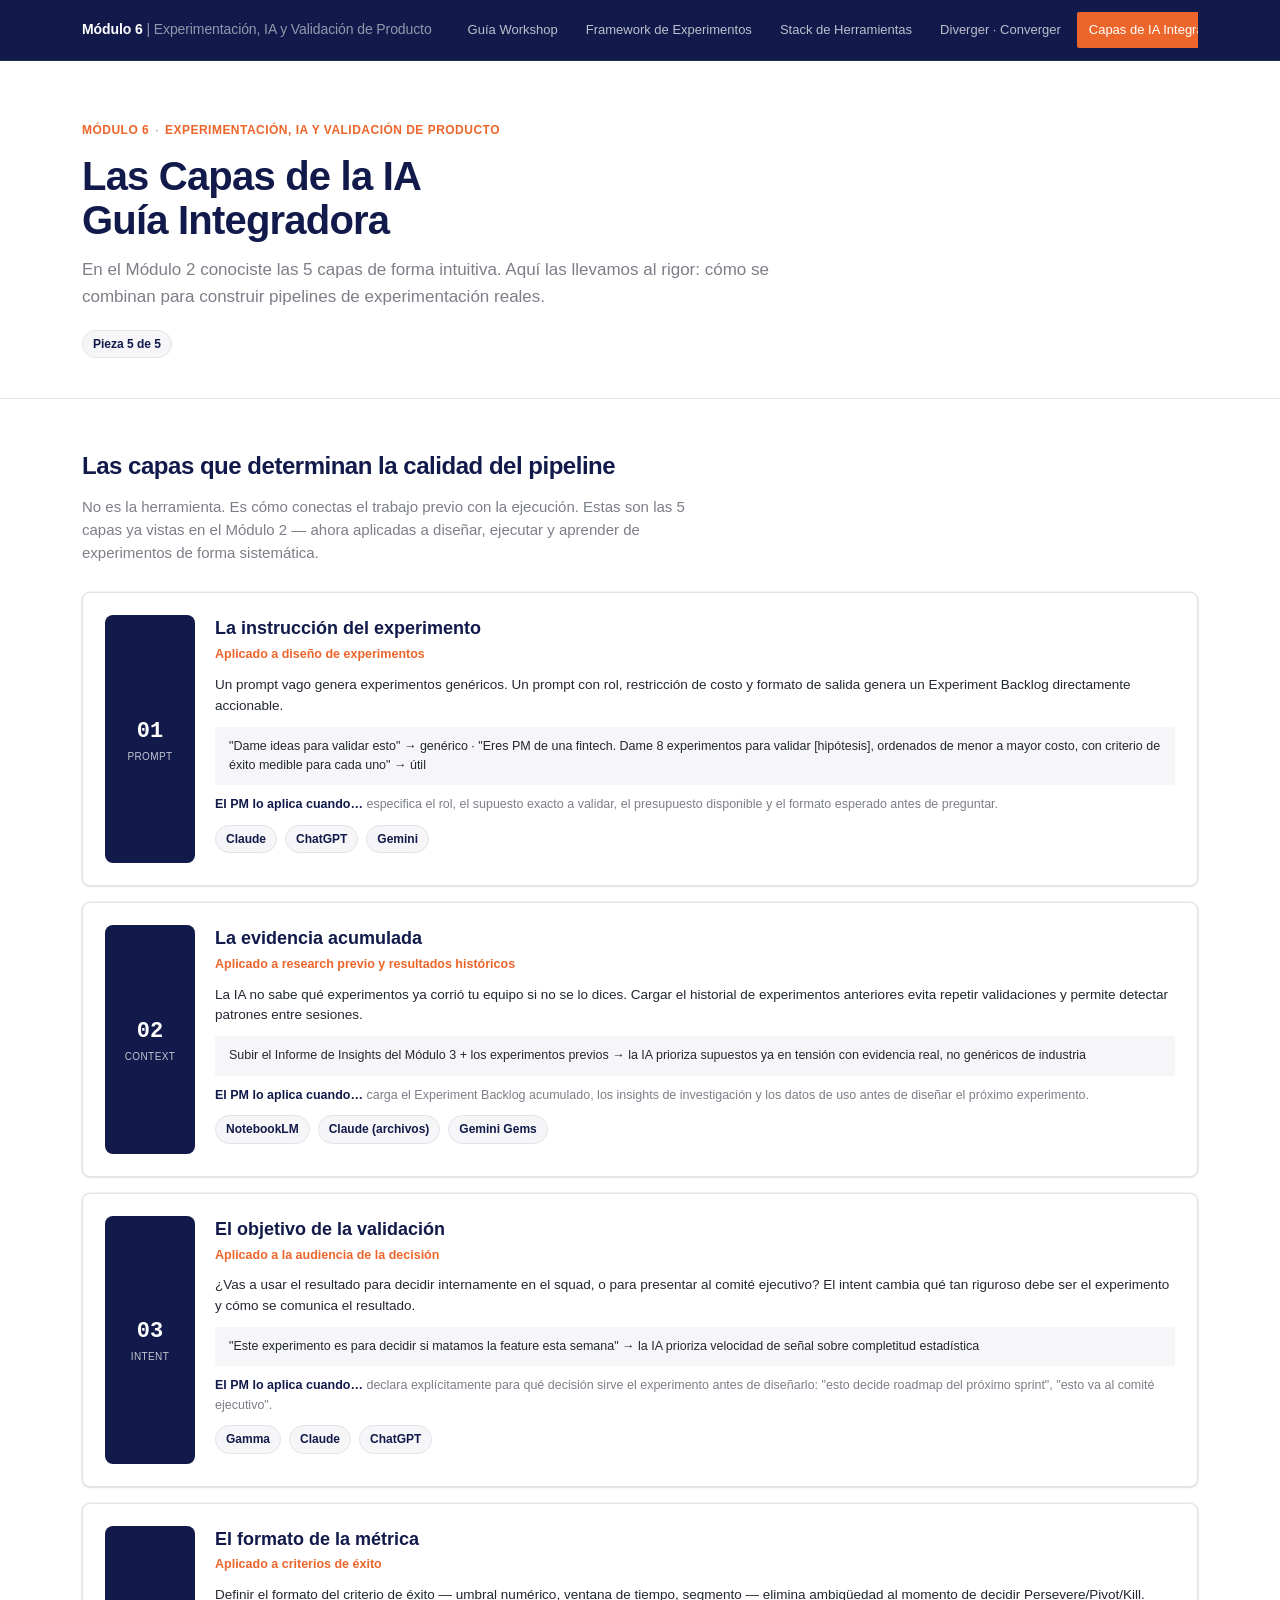
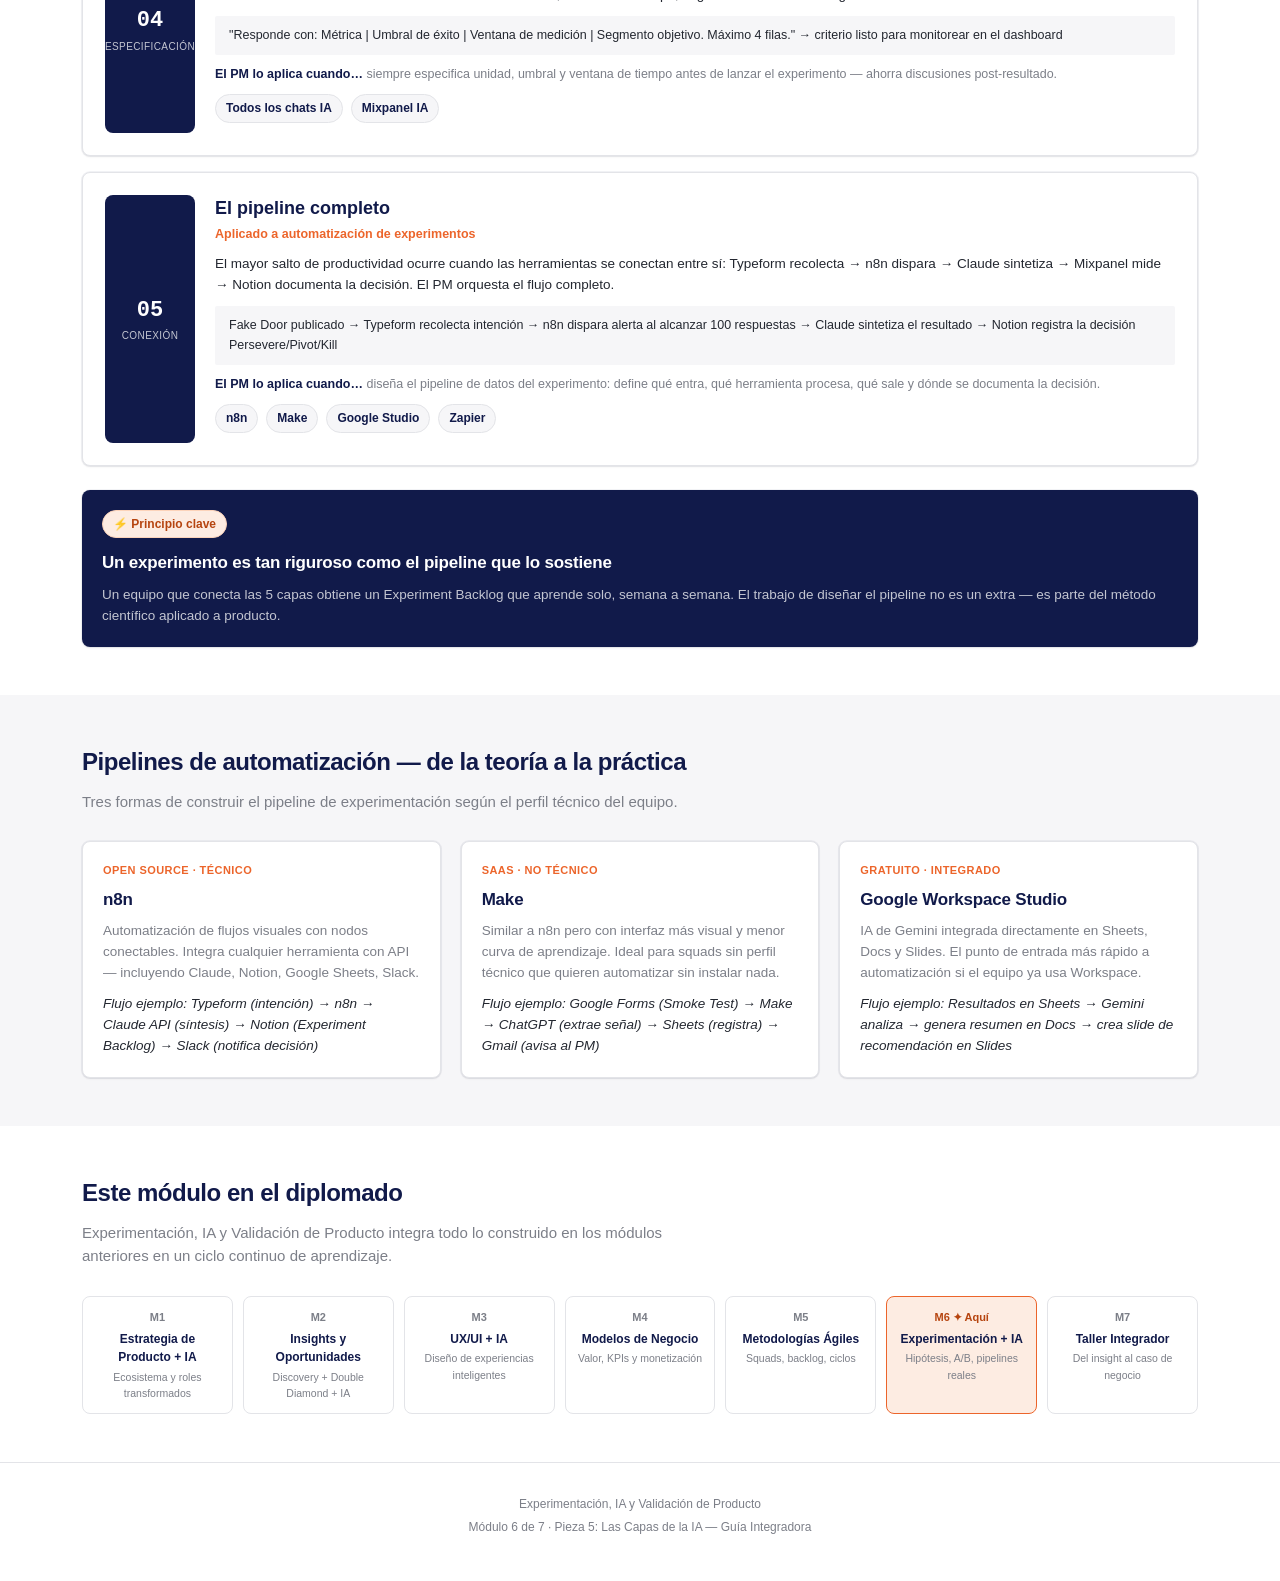
==== capas-ia.html @ a80c4c5a "Add files via upload" ====
<!DOCTYPE html>
<html lang="es">
<head>
<meta charset="UTF-8">
<meta name="viewport" content="width=device-width, initial-scale=1.0">
<title>Las Capas de la IA — Guía Integradora · Módulo 6</title>
<link rel="stylesheet" href="styles.css">
</head>
<body>

<nav class="nav">
  <div class="nav-inner">
    <a href="index.html" class="nav-brand">Módulo 6 <span class="dim">| Experimentación, IA y Validación de Producto</span></a>
    <div class="nav-links">
      <a href="guia-workshop.html">Guía Workshop</a>
      <a href="framework-experimentos.html">Framework de Experimentos</a>
      <a href="stack-herramientas.html">Stack de Herramientas</a>
      <a href="diverger-converger.html">Diverger · Converger</a>
      <a href="capas-ia.html">Capas de IA Integradas</a>
      <a href="recursos.html">Glosario y Recursos</a>
    </div>
  </div>
</nav>

<header class="hero">
  <div class="wrap">
    <div class="eyebrow">Módulo 6 <span class="sep">·</span> Experimentación, IA y Validación de Producto</div>
    <h1 class="display">Las Capas de la IA<br>Guía Integradora</h1>
    <p class="lede">En el Módulo 2 conociste las 5 capas de forma intuitiva. Aquí las llevamos al rigor: cómo se combinan para construir pipelines de experimentación reales.</p>
    <span class="piece-tag">Pieza 5 de 5</span>
  </div>
</header>

<section class="block">
  <div class="wrap">
    <h2 class="section-title">Las capas que determinan la calidad del pipeline</h2>
    <p class="section-sub">No es la herramienta. Es cómo conectas el trabajo previo con la ejecución. Estas son las 5 capas ya vistas en el Módulo 2 — ahora aplicadas a diseñar, ejecutar y aprender de experimentos de forma sistemática.</p>

    <div class="layer-card">
      <div class="layer-badge"><span class="n">01</span><span class="l">Prompt</span></div>
      <div>
        <h4>La instrucción del experimento</h4>
        <div class="layer-sub">Aplicado a diseño de experimentos</div>
        <p>Un prompt vago genera experimentos genéricos. Un prompt con rol, restricción de costo y formato de salida genera un Experiment Backlog directamente accionable.</p>
        <div class="layer-example">"Dame ideas para validar esto" → genérico · "Eres PM de una fintech. Dame 8 experimentos para validar [hipótesis], ordenados de menor a mayor costo, con criterio de éxito medible para cada uno" → útil</div>
        <div class="layer-apply"><strong>El PM lo aplica cuando…</strong> especifica el rol, el supuesto exacto a validar, el presupuesto disponible y el formato esperado antes de preguntar.</div>
        <div class="pill-row"><span class="pill">Claude</span><span class="pill">ChatGPT</span><span class="pill">Gemini</span></div>
      </div>
    </div>

    <div class="layer-card">
      <div class="layer-badge"><span class="n">02</span><span class="l">Context</span></div>
      <div>
        <h4>La evidencia acumulada</h4>
        <div class="layer-sub">Aplicado a research previo y resultados históricos</div>
        <p>La IA no sabe qué experimentos ya corrió tu equipo si no se lo dices. Cargar el historial de experimentos anteriores evita repetir validaciones y permite detectar patrones entre sesiones.</p>
        <div class="layer-example">Subir el Informe de Insights del Módulo 3 + los experimentos previos → la IA prioriza supuestos ya en tensión con evidencia real, no genéricos de industria</div>
        <div class="layer-apply"><strong>El PM lo aplica cuando…</strong> carga el Experiment Backlog acumulado, los insights de investigación y los datos de uso antes de diseñar el próximo experimento.</div>
        <div class="pill-row"><span class="pill">NotebookLM</span><span class="pill">Claude (archivos)</span><span class="pill">Gemini Gems</span></div>
      </div>
    </div>

    <div class="layer-card">
      <div class="layer-badge"><span class="n">03</span><span class="l">Intent</span></div>
      <div>
        <h4>El objetivo de la validación</h4>
        <div class="layer-sub">Aplicado a la audiencia de la decisión</div>
        <p>¿Vas a usar el resultado para decidir internamente en el squad, o para presentar al comité ejecutivo? El intent cambia qué tan riguroso debe ser el experimento y cómo se comunica el resultado.</p>
        <div class="layer-example">"Este experimento es para decidir si matamos la feature esta semana" → la IA prioriza velocidad de señal sobre completitud estadística</div>
        <div class="layer-apply"><strong>El PM lo aplica cuando…</strong> declara explícitamente para qué decisión sirve el experimento antes de diseñarlo: "esto decide roadmap del próximo sprint", "esto va al comité ejecutivo".</div>
        <div class="pill-row"><span class="pill">Gamma</span><span class="pill">Claude</span><span class="pill">ChatGPT</span></div>
      </div>
    </div>

    <div class="layer-card">
      <div class="layer-badge"><span class="n">04</span><span class="l">Especificación</span></div>
      <div>
        <h4>El formato de la métrica</h4>
        <div class="layer-sub">Aplicado a criterios de éxito</div>
        <p>Definir el formato del criterio de éxito — umbral numérico, ventana de tiempo, segmento — elimina ambigüedad al momento de decidir Persevere/Pivot/Kill.</p>
        <div class="layer-example">"Responde con: Métrica | Umbral de éxito | Ventana de medición | Segmento objetivo. Máximo 4 filas." → criterio listo para monitorear en el dashboard</div>
        <div class="layer-apply"><strong>El PM lo aplica cuando…</strong> siempre especifica unidad, umbral y ventana de tiempo antes de lanzar el experimento — ahorra discusiones post-resultado.</div>
        <div class="pill-row"><span class="pill">Todos los chats IA</span><span class="pill">Mixpanel IA</span></div>
      </div>
    </div>

    <div class="layer-card">
      <div class="layer-badge"><span class="n">05</span><span class="l">Conexión</span></div>
      <div>
        <h4>El pipeline completo</h4>
        <div class="layer-sub">Aplicado a automatización de experimentos</div>
        <p>El mayor salto de productividad ocurre cuando las herramientas se conectan entre sí: Typeform recolecta → n8n dispara → Claude sintetiza → Mixpanel mide → Notion documenta la decisión. El PM orquesta el flujo completo.</p>
        <div class="layer-example">Fake Door publicado → Typeform recolecta intención → n8n dispara alerta al alcanzar 100 respuestas → Claude sintetiza el resultado → Notion registra la decisión Persevere/Pivot/Kill</div>
        <div class="layer-apply"><strong>El PM lo aplica cuando…</strong> diseña el pipeline de datos del experimento: define qué entra, qué herramienta procesa, qué sale y dónde se documenta la decisión.</div>
        <div class="pill-row"><span class="pill">n8n</span><span class="pill">Make</span><span class="pill">Google Studio</span><span class="pill">Zapier</span></div>
      </div>
    </div>

    <div class="card" style="margin-top:24px;background:var(--plum);border:none;">
      <div style="color:#fff;">
        <div class="pill orange" style="margin-bottom:12px;">⚡ Principio clave</div>
        <h3 style="color:#fff;">Un experimento es tan riguroso como el pipeline que lo sostiene</h3>
        <p style="color:rgba(255,255,255,0.75);">Un equipo que conecta las 5 capas obtiene un Experiment Backlog que aprende solo, semana a semana. El trabajo de diseñar el pipeline no es un extra — es parte del método científico aplicado a producto.</p>
      </div>
    </div>
  </div>
</section>

<section class="block alt">
  <div class="wrap">
    <h2 class="section-title">Pipelines de automatización — de la teoría a la práctica</h2>
    <p class="section-sub">Tres formas de construir el pipeline de experimentación según el perfil técnico del equipo.</p>
    <div class="grid cols-3">
      <div class="card">
        <div class="card-index">OPEN SOURCE · TÉCNICO</div>
        <h3>n8n</h3>
        <p>Automatización de flujos visuales con nodos conectables. Integra cualquier herramienta con API — incluyendo Claude, Notion, Google Sheets, Slack.</p>
        <p style="margin-top:10px;font-style:italic;color:var(--charcoal);">Flujo ejemplo: Typeform (intención) → n8n → Claude API (síntesis) → Notion (Experiment Backlog) → Slack (notifica decisión)</p>
      </div>
      <div class="card">
        <div class="card-index">SAAS · NO TÉCNICO</div>
        <h3>Make</h3>
        <p>Similar a n8n pero con interfaz más visual y menor curva de aprendizaje. Ideal para squads sin perfil técnico que quieren automatizar sin instalar nada.</p>
        <p style="margin-top:10px;font-style:italic;color:var(--charcoal);">Flujo ejemplo: Google Forms (Smoke Test) → Make → ChatGPT (extrae señal) → Sheets (registra) → Gmail (avisa al PM)</p>
      </div>
      <div class="card">
        <div class="card-index">GRATUITO · INTEGRADO</div>
        <h3>Google Workspace Studio</h3>
        <p>IA de Gemini integrada directamente en Sheets, Docs y Slides. El punto de entrada más rápido a automatización si el equipo ya usa Workspace.</p>
        <p style="margin-top:10px;font-style:italic;color:var(--charcoal);">Flujo ejemplo: Resultados en Sheets → Gemini analiza → genera resumen en Docs → crea slide de recomendación en Slides</p>
      </div>
    </div>
  </div>
</section>

<section class="block">
  <div class="wrap">
    <h2 class="section-title">Este módulo en el diplomado</h2>
    <p class="section-sub">Experimentación, IA y Validación de Producto integra todo lo construido en los módulos anteriores en un ciclo continuo de aprendizaje.</p>
    <div class="mod-timeline">
      <div class="mod-chip"><div class="m-num">M1</div><div class="m-title">Estrategia de Producto + IA</div><div class="m-desc">Ecosistema y roles transformados</div></div>
      <div class="mod-chip"><div class="m-num">M2</div><div class="m-title">Insights y Oportunidades</div><div class="m-desc">Discovery + Double Diamond + IA</div></div>
      <div class="mod-chip"><div class="m-num">M3</div><div class="m-title">UX/UI + IA</div><div class="m-desc">Diseño de experiencias inteligentes</div></div>
      <div class="mod-chip"><div class="m-num">M4</div><div class="m-title">Modelos de Negocio</div><div class="m-desc">Valor, KPIs y monetización</div></div>
      <div class="mod-chip"><div class="m-num">M5</div><div class="m-title">Metodologías Ágiles</div><div class="m-desc">Squads, backlog, ciclos</div></div>
      <div class="mod-chip here"><div class="m-num">M6 ✦ Aquí</div><div class="m-title">Experimentación + IA</div><div class="m-desc">Hipótesis, A/B, pipelines reales</div></div>
      <div class="mod-chip"><div class="m-num">M7</div><div class="m-title">Taller Integrador</div><div class="m-desc">Del insight al caso de negocio</div></div>
    </div>
  </div>
</section>

<footer class="site-footer">
  <div class="wrap">
    <p>Experimentación, IA y Validación de Producto</p>
    <p>Módulo 6 de 7 · Pieza 5: Las Capas de la IA — Guía Integradora</p>
  </div>
</footer>

<script src="script.js"></script>
</body>
</html>
---- styles.css ----
/* ============================================
   Módulo 6 — Experimentación, IA y Validación
   Design System: Column (Deep Plum / Action Orange)
   ============================================ */

:root {
  --ink: #011821;
  --ghost: #ffffff;
  --fog: #f6f6f8;
  --plum: #111a4a;
  --plum-dim: #1c2760;
  --orange: #ec652b;
  --orange-dim: #fdece2;
  --steel: #e3e4e8;
  --slate: #7c7f88;
  --charcoal: #232730;
  --moss: #44b48b;
  --radius-card: 8px;
  --radius-sm: 2px;
  --shadow-card: rgba(17,26,74,0.05) 0 0 0 1px, rgba(0,0,0,0.08) 0 1px 2px;
  --shadow-elevated: rgba(0,0,0,0.05) 0 4px 8px, rgba(0,0,0,0.1) 0 2px 4px;
  --max-w: 1180px;
}

* { box-sizing: border-box; }

html { scroll-behavior: smooth; }

body {
  margin: 0;
  font-family: 'Inter', -apple-system, BlinkMacSystemFont, 'Segoe UI', sans-serif;
  background: var(--ghost);
  color: var(--charcoal);
  line-height: 1.55;
  -webkit-font-smoothing: antialiased;
}

a { color: inherit; text-decoration: none; }

img { max-width: 100%; display: block; }

.wrap {
  max-width: var(--max-w);
  margin: 0 auto;
  padding: 0 32px;
}

/* ---------- Nav ---------- */
.nav {
  position: sticky;
  top: 0;
  z-index: 50;
  background: var(--plum);
  border-bottom: 1px solid rgba(255,255,255,0.08);
}
.nav-inner {
  max-width: var(--max-w);
  margin: 0 auto;
  padding: 0 32px;
  display: flex;
  align-items: center;
  justify-content: space-between;
  height: 60px;
  gap: 24px;
}
.nav-brand {
  color: #fff;
  font-weight: 600;
  font-size: 14px;
  letter-spacing: -0.1px;
  white-space: nowrap;
  flex-shrink: 0;
}
.nav-brand .dim { color: rgba(255,255,255,0.55); font-weight: 400; }
.nav-links {
  display: flex;
  gap: 4px;
  overflow-x: auto;
  scrollbar-width: none;
}
.nav-links::-webkit-scrollbar { display: none; }
.nav-links a {
  color: rgba(255,255,255,0.72);
  font-size: 13px;
  font-weight: 500;
  padding: 8px 12px;
  border-radius: var(--radius-sm);
  white-space: nowrap;
  transition: background 0.15s, color 0.15s;
}
.nav-links a:hover { background: rgba(255,255,255,0.08); color: #fff; }
.nav-links a.active { background: var(--orange); color: #fff; }

/* ---------- Hero / header block ---------- */
.hero {
  padding: 56px 0 40px;
  border-bottom: 1px solid var(--steel);
}
.eyebrow {
  display: inline-flex;
  align-items: center;
  gap: 6px;
  font-size: 12px;
  font-weight: 600;
  letter-spacing: 0.04em;
  text-transform: uppercase;
  color: var(--orange);
  margin-bottom: 14px;
}
.eyebrow .sep { color: var(--slate); font-weight: 400; }
h1.display {
  font-size: 40px;
  font-weight: 600;
  letter-spacing: -0.8px;
  color: var(--plum);
  margin: 0 0 14px;
  line-height: 1.12;
}
.lede {
  font-size: 17px;
  color: var(--slate);
  max-width: 700px;
  margin: 0 0 6px;
}
.piece-tag {
  display: inline-block;
  font-size: 12px;
  font-weight: 600;
  color: var(--plum);
  background: var(--fog);
  border: 1px solid var(--steel);
  padding: 4px 10px;
  border-radius: 999px;
  margin-top: 14px;
}

/* ---------- Section ---------- */
section.block { padding: 48px 0; }
section.block.alt { background: var(--fog); }
section.block.tight { padding: 32px 0; }
h2.section-title {
  font-size: 24px;
  font-weight: 600;
  letter-spacing: -0.48px;
  color: var(--plum);
  margin: 0 0 10px;
}
.section-sub {
  font-size: 15px;
  color: var(--slate);
  max-width: 640px;
  margin: 0 0 28px;
}

/* ---------- Cards / Grid ---------- */
.grid {
  display: grid;
  gap: 20px;
}
.grid.cols-2 { grid-template-columns: repeat(2, 1fr); }
.grid.cols-3 { grid-template-columns: repeat(3, 1fr); }
.grid.cols-4 { grid-template-columns: repeat(4, 1fr); }
.grid.cols-6 { grid-template-columns: repeat(6, 1fr); }

.card {
  background: #fff;
  border: 1px solid var(--steel);
  border-radius: var(--radius-card);
  padding: 20px;
  box-shadow: var(--shadow-card);
  transition: border-color 0.15s, transform 0.15s;
}
.card:hover { border-color: #c7cae0; }
.card a.card-link { display: block; }
.card-index {
  font-size: 11px;
  font-weight: 700;
  color: var(--orange);
  letter-spacing: 0.04em;
  margin-bottom: 8px;
}
.card h3 {
  font-size: 17px;
  font-weight: 600;
  color: var(--plum);
  margin: 0 0 8px;
  letter-spacing: -0.2px;
}
.card p {
  font-size: 13.5px;
  color: var(--slate);
  margin: 0;
}

/* ---------- Pills / badges ---------- */
.pill {
  display: inline-flex;
  align-items: center;
  gap: 4px;
  font-size: 12px;
  font-weight: 600;
  padding: 4px 10px;
  border-radius: 999px;
  background: var(--fog);
  border: 1px solid var(--steel);
  color: var(--plum);
}
.pill.orange { background: var(--orange-dim); border-color: #fcd3ba; color: #b6440f; }
.pill.plum { background: var(--plum); color: #fff; border-color: var(--plum); }
.pill-row { display: flex; flex-wrap: wrap; gap: 8px; margin: 10px 0; }

/* ---------- Phase flow (double-diamond equivalent) ---------- */
.phase-flow {
  display: grid;
  grid-template-columns: repeat(4, 1fr);
  gap: 16px;
  margin: 32px 0;
}
.phase-card {
  background: #fff;
  border: 1px solid var(--steel);
  border-radius: var(--radius-card);
  padding: 22px 18px;
  box-shadow: var(--shadow-card);
  position: relative;
}
.phase-card.diverge { border-top: 3px solid var(--orange); }
.phase-card.converge { border-top: 3px solid var(--plum); }
.phase-label {
  font-size: 11px;
  font-weight: 700;
  letter-spacing: 0.04em;
  text-transform: uppercase;
  color: var(--slate);
  margin-bottom: 6px;
}
.phase-card h4 {
  font-size: 18px;
  font-weight: 600;
  color: var(--plum);
  margin: 0 0 8px;
}
.phase-q {
  font-size: 13px;
  color: var(--charcoal);
  font-style: italic;
  margin-bottom: 12px;
}
.phase-tools {
  display: flex;
  flex-wrap: wrap;
  gap: 6px;
  margin-bottom: 10px;
}
.tool-chip {
  font-size: 11.5px;
  font-weight: 600;
  background: var(--fog);
  border: 1px solid var(--steel);
  border-radius: var(--radius-sm);
  padding: 3px 8px;
  color: var(--plum);
}
.phase-desc { font-size: 12.5px; color: var(--slate); margin: 0; }

/* ---------- Prompt box ---------- */
.prompt-box {
  background: var(--plum);
  color: #f2f3fb;
  border-radius: var(--radius-card);
  padding: 18px 20px;
  font-size: 13.5px;
  line-height: 1.6;
  margin: 12px 0;
  position: relative;
  cursor: pointer;
  white-space: pre-wrap;
  font-family: 'IBM Plex Mono', 'SFMono-Regular', Menlo, monospace;
}
.prompt-box:hover { background: var(--plum-dim); }
.prompt-box::after {
  content: 'Clic para copiar';
  position: absolute;
  top: 10px;
  right: 14px;
  font-family: 'Inter', sans-serif;
  font-size: 10px;
  font-weight: 600;
  color: rgba(255,255,255,0.5);
  text-transform: uppercase;
  letter-spacing: 0.04em;
}
.prompt-box.copied::after { content: 'Copiado ✓'; color: var(--orange); }
.prompt-label {
  font-size: 12px;
  font-weight: 600;
  color: var(--plum);
  margin: 18px 0 4px;
}

/* ---------- Numbered step item ---------- */
.step-item {
  display: grid;
  grid-template-columns: 44px 1fr;
  gap: 18px;
  padding: 22px 0;
  border-bottom: 1px solid var(--steel);
}
.step-item:last-child { border-bottom: none; }
.step-num {
  font-size: 20px;
  font-weight: 700;
  color: var(--steel);
  font-family: 'IBM Plex Mono', monospace;
}
.step-item h4 {
  font-size: 16px;
  font-weight: 600;
  color: var(--plum);
  margin: 0 0 6px;
}
.step-item p { font-size: 13.5px; color: var(--charcoal); margin: 0 0 10px; }
.step-note {
  font-size: 12.5px;
  color: var(--slate);
  font-style: italic;
  margin-top: 8px;
}

/* ---------- Table ---------- */
.table-wrap { overflow-x: auto; border: 1px solid var(--steel); border-radius: var(--radius-card); }
table.data-table {
  width: 100%;
  border-collapse: collapse;
  font-size: 13px;
  background: #fff;
}
table.data-table th {
  background: var(--fog);
  color: var(--plum);
  font-size: 11.5px;
  font-weight: 700;
  text-transform: uppercase;
  letter-spacing: 0.03em;
  text-align: left;
  padding: 12px 14px;
  border-bottom: 1px solid var(--steel);
  white-space: nowrap;
}
table.data-table td {
  padding: 14px;
  border-bottom: 1px solid var(--steel);
  vertical-align: top;
  color: var(--charcoal);
}
table.data-table tr:last-child td { border-bottom: none; }
table.data-table tr.group-row td {
  background: var(--plum);
  color: #fff;
  font-weight: 600;
  font-size: 12px;
  text-transform: uppercase;
  letter-spacing: 0.03em;
}
table.data-table td ul { margin: 0; padding-left: 16px; }
table.data-table td.tool-name { font-weight: 600; color: var(--plum); white-space: nowrap; }
table.data-table td.tool-name .sub { display: block; font-weight: 400; color: var(--slate); font-size: 11.5px; }

/* ---------- Glossary ---------- */
.glossary-toolbar {
  display: flex;
  align-items: center;
  gap: 10px;
  flex-wrap: wrap;
  margin-bottom: 24px;
}
.search-box {
  flex: 1;
  min-width: 220px;
  display: flex;
  align-items: center;
  gap: 8px;
  background: #fff;
  border: 1px solid var(--steel);
  border-radius: var(--radius-card);
  padding: 10px 14px;
}
.search-box input {
  border: none;
  outline: none;
  font-size: 14px;
  font-family: inherit;
  width: 100%;
  color: var(--charcoal);
}
.filter-chip {
  font-size: 12.5px;
  font-weight: 600;
  padding: 7px 12px;
  border-radius: 999px;
  border: 1px solid var(--steel);
  background: #fff;
  color: var(--charcoal);
  cursor: pointer;
  white-space: nowrap;
}
.filter-chip.active { background: var(--plum); color: #fff; border-color: var(--plum); }
.glossary-item {
  background: #fff;
  border: 1px solid var(--steel);
  border-radius: var(--radius-card);
  padding: 18px 20px;
  margin-bottom: 12px;
  box-shadow: var(--shadow-card);
}
.glossary-item.hidden { display: none; }
.glossary-head { display: flex; align-items: baseline; justify-content: space-between; gap: 12px; flex-wrap: wrap; }
.glossary-term { font-size: 16px; font-weight: 600; color: var(--plum); }
.glossary-en { font-size: 12.5px; color: var(--slate); font-style: italic; }
.glossary-cat {
  font-size: 10.5px;
  font-weight: 700;
  text-transform: uppercase;
  letter-spacing: 0.04em;
  color: var(--orange);
  background: var(--orange-dim);
  padding: 3px 8px;
  border-radius: 999px;
}
.glossary-body { font-size: 13.5px; color: var(--charcoal); margin-top: 8px; }
.glossary-body strong { color: var(--plum); }
.no-results { text-align: center; color: var(--slate); padding: 30px 0; display: none; }

/* ---------- Book / resource cards ---------- */
.res-card {
  display: flex;
  gap: 14px;
  background: #fff;
  border: 1px solid var(--steel);
  border-radius: var(--radius-card);
  padding: 16px 18px;
  box-shadow: var(--shadow-card);
}
.res-emoji { font-size: 22px; flex-shrink: 0; }
.res-index { font-size: 11px; font-weight: 700; color: var(--orange); letter-spacing: 0.03em; }
.res-title { font-size: 14.5px; font-weight: 600; color: var(--plum); margin: 2px 0 2px; }
.res-sub { font-size: 12px; color: var(--slate); margin-bottom: 6px; }
.res-desc { font-size: 12.5px; color: var(--charcoal); margin-bottom: 6px; }
.res-link { font-size: 12px; font-weight: 600; color: var(--orange); }

/* ---------- Tips grid ---------- */
.tip-card {
  background: #fff;
  border: 1px solid var(--steel);
  border-radius: var(--radius-card);
  padding: 18px;
  box-shadow: var(--shadow-card);
}
.tip-emoji { font-size: 20px; margin-bottom: 8px; display: block; }
.tip-num { font-size: 11px; font-weight: 700; color: var(--orange); letter-spacing: 0.03em; }
.tip-card h4 { font-size: 14.5px; font-weight: 600; color: var(--plum); margin: 4px 0 6px; }
.tip-card p { font-size: 12.5px; color: var(--charcoal); margin: 0; }

/* ---------- Layer card (capas IA) ---------- */
.layer-card {
  display: grid;
  grid-template-columns: 90px 1fr;
  gap: 20px;
  background: #fff;
  border: 1px solid var(--steel);
  border-radius: var(--radius-card);
  padding: 22px;
  margin-bottom: 16px;
  box-shadow: var(--shadow-card);
}
.layer-badge {
  display: flex;
  flex-direction: column;
  align-items: center;
  justify-content: center;
  background: var(--plum);
  color: #fff;
  border-radius: var(--radius-card);
  padding: 12px 6px;
  text-align: center;
}
.layer-badge .n { font-size: 22px; font-weight: 700; font-family: 'IBM Plex Mono', monospace; }
.layer-badge .l { font-size: 10px; text-transform: uppercase; letter-spacing: 0.04em; opacity: 0.75; }
.layer-card h4 { font-size: 18px; font-weight: 600; color: var(--plum); margin: 0 0 2px; }
.layer-sub { font-size: 12.5px; color: var(--orange); font-weight: 600; margin-bottom: 10px; }
.layer-card p { font-size: 13.5px; color: var(--charcoal); margin: 0 0 10px; }
.layer-example {
  background: var(--fog);
  border-radius: var(--radius-sm);
  padding: 10px 14px;
  font-size: 12.5px;
  color: var(--charcoal);
  margin-bottom: 10px;
}
.layer-apply { font-size: 12.5px; color: var(--slate); margin-bottom: 8px; }
.layer-apply strong { color: var(--plum); }

/* ---------- Module timeline (7 modules) ---------- */
.mod-timeline {
  display: grid;
  grid-template-columns: repeat(7, 1fr);
  gap: 10px;
}
.mod-chip {
  background: #fff;
  border: 1px solid var(--steel);
  border-radius: var(--radius-card);
  padding: 12px 10px;
  text-align: center;
}
.mod-chip.here { border-color: var(--orange); background: var(--orange-dim); }
.mod-chip .m-num { font-size: 11px; font-weight: 700; color: var(--slate); }
.mod-chip.here .m-num { color: #b6440f; }
.mod-chip .m-title { font-size: 12px; font-weight: 600; color: var(--plum); margin: 4px 0 2px; }
.mod-chip .m-desc { font-size: 10.5px; color: var(--slate); }

/* ---------- Footer ---------- */
footer.site-footer {
  border-top: 1px solid var(--steel);
  padding: 28px 0 40px;
  text-align: center;
}
footer.site-footer p { font-size: 12px; color: var(--slate); margin: 4px 0; }
footer.site-footer .fq { font-style: italic; }

/* ---------- Utility ---------- */
.center { text-align: center; }
.mt-0 { margin-top: 0; }

/* ---------- Responsive ---------- */
@media (max-width: 960px) {
  .grid.cols-4 { grid-template-columns: repeat(2, 1fr); }
  .grid.cols-6 { grid-template-columns: repeat(3, 1fr); }
  .phase-flow { grid-template-columns: repeat(2, 1fr); }
  .mod-timeline { grid-template-columns: repeat(4, 1fr); }
}
@media (max-width: 640px) {
  .wrap, .nav-inner { padding: 0 18px; }
  h1.display { font-size: 30px; }
  .grid.cols-2, .grid.cols-3, .grid.cols-4, .grid.cols-6 { grid-template-columns: 1fr; }
  .phase-flow { grid-template-columns: 1fr; }
  .mod-timeline { grid-template-columns: repeat(2, 1fr); }
  .layer-card { grid-template-columns: 1fr; }
  .layer-badge { flex-direction: row; justify-content: center; gap: 8px; padding: 8px; }
}
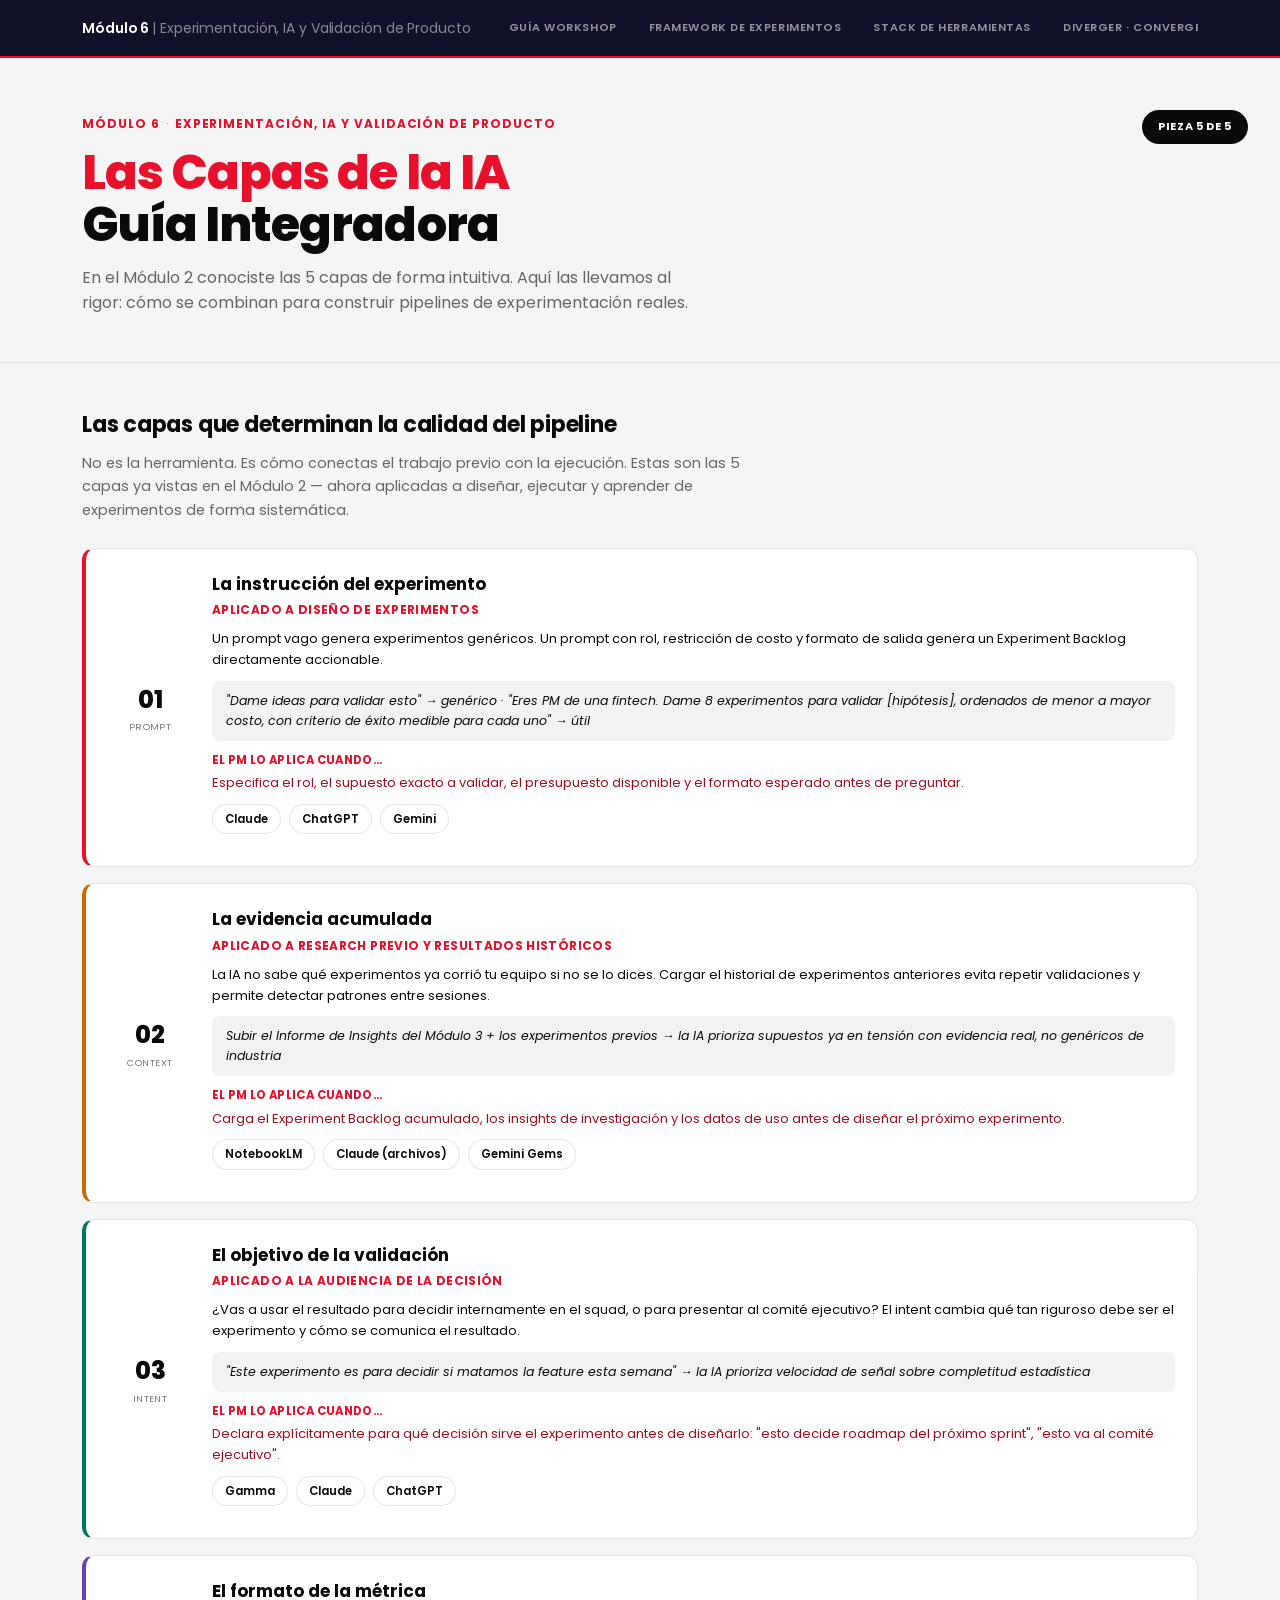
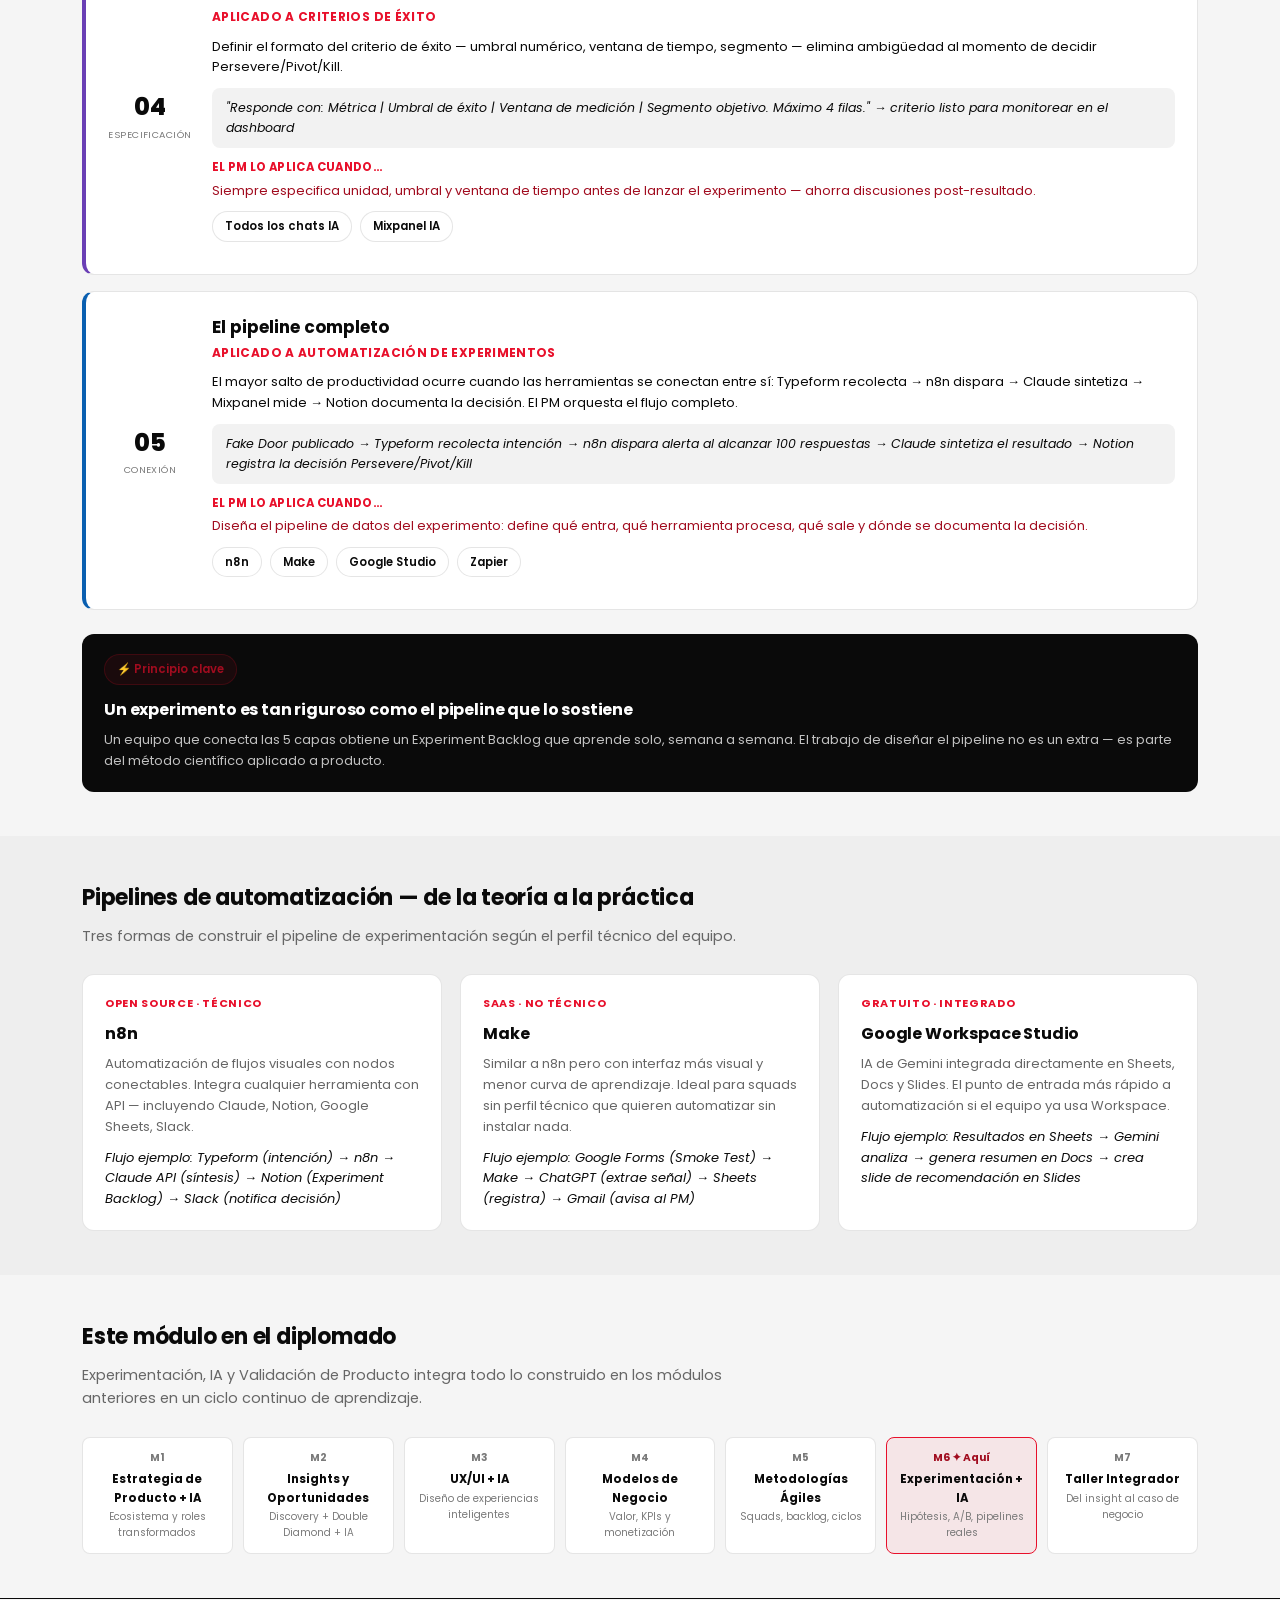
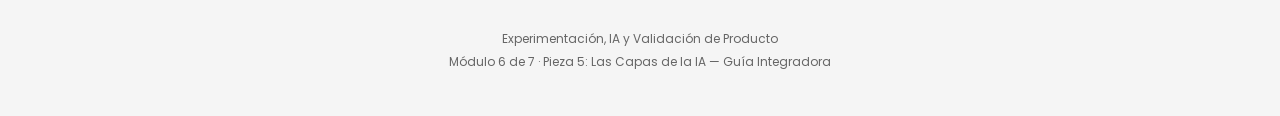
==== commit e4dc16b4: "Add files via upload" ====
--- a/capas-ia.html
+++ b/capas-ia.html
@@ -4,6 +4,9 @@
 <meta charset="UTF-8">
 <meta name="viewport" content="width=device-width, initial-scale=1.0">
 <title>Las Capas de la IA — Guía Integradora · Módulo 6</title>
+<link rel="preconnect" href="https://fonts.googleapis.com">
+<link rel="preconnect" href="https://fonts.gstatic.com" crossorigin>
+<link href="https://fonts.googleapis.com/css2?family=Poppins:ital,wght@0,400;0,500;0,600;0,700;0,800;1,400&display=swap" rel="stylesheet">
 <link rel="stylesheet" href="styles.css">
 </head>
 <body>
@@ -25,9 +28,9 @@
 <header class="hero">
   <div class="wrap">
     <div class="eyebrow">Módulo 6 <span class="sep">·</span> Experimentación, IA y Validación de Producto</div>
-    <h1 class="display">Las Capas de la IA<br>Guía Integradora</h1>
+    <h1 class="display"><span class="accent-word">Las Capas de la IA</span><br>Guía Integradora</h1>
     <p class="lede">En el Módulo 2 conociste las 5 capas de forma intuitiva. Aquí las llevamos al rigor: cómo se combinan para construir pipelines de experimentación reales.</p>
-    <span class="piece-tag">Pieza 5 de 5</span>
+    <span class="piece-badge">Pieza 5 de 5</span>
   </div>
 </header>
 
@@ -43,7 +46,8 @@
         <div class="layer-sub">Aplicado a diseño de experimentos</div>
         <p>Un prompt vago genera experimentos genéricos. Un prompt con rol, restricción de costo y formato de salida genera un Experiment Backlog directamente accionable.</p>
         <div class="layer-example">"Dame ideas para validar esto" → genérico · "Eres PM de una fintech. Dame 8 experimentos para validar [hipótesis], ordenados de menor a mayor costo, con criterio de éxito medible para cada uno" → útil</div>
-        <div class="layer-apply"><strong>El PM lo aplica cuando…</strong> especifica el rol, el supuesto exacto a validar, el presupuesto disponible y el formato esperado antes de preguntar.</div>
+        <div class="layer-apply">El PM lo aplica cuando…</div>
+        <div class="layer-apply-text">Especifica el rol, el supuesto exacto a validar, el presupuesto disponible y el formato esperado antes de preguntar.</div>
         <div class="pill-row"><span class="pill">Claude</span><span class="pill">ChatGPT</span><span class="pill">Gemini</span></div>
       </div>
     </div>
@@ -55,7 +59,8 @@
         <div class="layer-sub">Aplicado a research previo y resultados históricos</div>
         <p>La IA no sabe qué experimentos ya corrió tu equipo si no se lo dices. Cargar el historial de experimentos anteriores evita repetir validaciones y permite detectar patrones entre sesiones.</p>
         <div class="layer-example">Subir el Informe de Insights del Módulo 3 + los experimentos previos → la IA prioriza supuestos ya en tensión con evidencia real, no genéricos de industria</div>
-        <div class="layer-apply"><strong>El PM lo aplica cuando…</strong> carga el Experiment Backlog acumulado, los insights de investigación y los datos de uso antes de diseñar el próximo experimento.</div>
+        <div class="layer-apply">El PM lo aplica cuando…</div>
+        <div class="layer-apply-text">Carga el Experiment Backlog acumulado, los insights de investigación y los datos de uso antes de diseñar el próximo experimento.</div>
         <div class="pill-row"><span class="pill">NotebookLM</span><span class="pill">Claude (archivos)</span><span class="pill">Gemini Gems</span></div>
       </div>
     </div>
@@ -67,7 +72,8 @@
         <div class="layer-sub">Aplicado a la audiencia de la decisión</div>
         <p>¿Vas a usar el resultado para decidir internamente en el squad, o para presentar al comité ejecutivo? El intent cambia qué tan riguroso debe ser el experimento y cómo se comunica el resultado.</p>
         <div class="layer-example">"Este experimento es para decidir si matamos la feature esta semana" → la IA prioriza velocidad de señal sobre completitud estadística</div>
-        <div class="layer-apply"><strong>El PM lo aplica cuando…</strong> declara explícitamente para qué decisión sirve el experimento antes de diseñarlo: "esto decide roadmap del próximo sprint", "esto va al comité ejecutivo".</div>
+        <div class="layer-apply">El PM lo aplica cuando…</div>
+        <div class="layer-apply-text">Declara explícitamente para qué decisión sirve el experimento antes de diseñarlo: "esto decide roadmap del próximo sprint", "esto va al comité ejecutivo".</div>
         <div class="pill-row"><span class="pill">Gamma</span><span class="pill">Claude</span><span class="pill">ChatGPT</span></div>
       </div>
     </div>
@@ -79,7 +85,8 @@
         <div class="layer-sub">Aplicado a criterios de éxito</div>
         <p>Definir el formato del criterio de éxito — umbral numérico, ventana de tiempo, segmento — elimina ambigüedad al momento de decidir Persevere/Pivot/Kill.</p>
         <div class="layer-example">"Responde con: Métrica | Umbral de éxito | Ventana de medición | Segmento objetivo. Máximo 4 filas." → criterio listo para monitorear en el dashboard</div>
-        <div class="layer-apply"><strong>El PM lo aplica cuando…</strong> siempre especifica unidad, umbral y ventana de tiempo antes de lanzar el experimento — ahorra discusiones post-resultado.</div>
+        <div class="layer-apply">El PM lo aplica cuando…</div>
+        <div class="layer-apply-text">Siempre especifica unidad, umbral y ventana de tiempo antes de lanzar el experimento — ahorra discusiones post-resultado.</div>
         <div class="pill-row"><span class="pill">Todos los chats IA</span><span class="pill">Mixpanel IA</span></div>
       </div>
     </div>
@@ -91,14 +98,15 @@
         <div class="layer-sub">Aplicado a automatización de experimentos</div>
         <p>El mayor salto de productividad ocurre cuando las herramientas se conectan entre sí: Typeform recolecta → n8n dispara → Claude sintetiza → Mixpanel mide → Notion documenta la decisión. El PM orquesta el flujo completo.</p>
         <div class="layer-example">Fake Door publicado → Typeform recolecta intención → n8n dispara alerta al alcanzar 100 respuestas → Claude sintetiza el resultado → Notion registra la decisión Persevere/Pivot/Kill</div>
-        <div class="layer-apply"><strong>El PM lo aplica cuando…</strong> diseña el pipeline de datos del experimento: define qué entra, qué herramienta procesa, qué sale y dónde se documenta la decisión.</div>
+        <div class="layer-apply">El PM lo aplica cuando…</div>
+        <div class="layer-apply-text">Diseña el pipeline de datos del experimento: define qué entra, qué herramienta procesa, qué sale y dónde se documenta la decisión.</div>
         <div class="pill-row"><span class="pill">n8n</span><span class="pill">Make</span><span class="pill">Google Studio</span><span class="pill">Zapier</span></div>
       </div>
     </div>
 
-    <div class="card" style="margin-top:24px;background:var(--plum);border:none;">
+    <div class="card" style="margin-top:24px;background:#0a0a0a;border:none;">
       <div style="color:#fff;">
-        <div class="pill orange" style="margin-bottom:12px;">⚡ Principio clave</div>
+        <div class="pill red" style="margin-bottom:12px;">⚡ Principio clave</div>
         <h3 style="color:#fff;">Un experimento es tan riguroso como el pipeline que lo sostiene</h3>
         <p style="color:rgba(255,255,255,0.75);">Un equipo que conecta las 5 capas obtiene un Experiment Backlog que aprende solo, semana a semana. El trabajo de diseñar el pipeline no es un extra — es parte del método científico aplicado a producto.</p>
       </div>
@@ -115,19 +123,19 @@
         <div class="card-index">OPEN SOURCE · TÉCNICO</div>
         <h3>n8n</h3>
         <p>Automatización de flujos visuales con nodos conectables. Integra cualquier herramienta con API — incluyendo Claude, Notion, Google Sheets, Slack.</p>
-        <p style="margin-top:10px;font-style:italic;color:var(--charcoal);">Flujo ejemplo: Typeform (intención) → n8n → Claude API (síntesis) → Notion (Experiment Backlog) → Slack (notifica decisión)</p>
+        <p style="margin-top:10px;font-style:italic;color:var(--ink);">Flujo ejemplo: Typeform (intención) → n8n → Claude API (síntesis) → Notion (Experiment Backlog) → Slack (notifica decisión)</p>
       </div>
       <div class="card">
         <div class="card-index">SAAS · NO TÉCNICO</div>
         <h3>Make</h3>
         <p>Similar a n8n pero con interfaz más visual y menor curva de aprendizaje. Ideal para squads sin perfil técnico que quieren automatizar sin instalar nada.</p>
-        <p style="margin-top:10px;font-style:italic;color:var(--charcoal);">Flujo ejemplo: Google Forms (Smoke Test) → Make → ChatGPT (extrae señal) → Sheets (registra) → Gmail (avisa al PM)</p>
+        <p style="margin-top:10px;font-style:italic;color:var(--ink);">Flujo ejemplo: Google Forms (Smoke Test) → Make → ChatGPT (extrae señal) → Sheets (registra) → Gmail (avisa al PM)</p>
       </div>
       <div class="card">
         <div class="card-index">GRATUITO · INTEGRADO</div>
         <h3>Google Workspace Studio</h3>
         <p>IA de Gemini integrada directamente en Sheets, Docs y Slides. El punto de entrada más rápido a automatización si el equipo ya usa Workspace.</p>
-        <p style="margin-top:10px;font-style:italic;color:var(--charcoal);">Flujo ejemplo: Resultados en Sheets → Gemini analiza → genera resumen en Docs → crea slide de recomendación en Slides</p>
+        <p style="margin-top:10px;font-style:italic;color:var(--ink);">Flujo ejemplo: Resultados en Sheets → Gemini analiza → genera resumen en Docs → crea slide de recomendación en Slides</p>
       </div>
     </div>
   </div>
--- a/styles.css
+++ b/styles.css
@@ -1,42 +1,47 @@
 /* ============================================
    Módulo 6 — Experimentación, IA y Validación
-   Design System: Column (Deep Plum / Action Orange)
+   Diseño alineado a Módulo 2 (misma familia visual),
+   con acento de marca en ROJO en vez de azul,
+   para diferenciar el módulo.
    ============================================ */
 
 :root {
-  --ink: #011821;
-  --ghost: #ffffff;
-  --fog: #f6f6f8;
-  --plum: #111a4a;
-  --plum-dim: #1c2760;
-  --orange: #ec652b;
-  --orange-dim: #fdece2;
-  --steel: #e3e4e8;
-  --slate: #7c7f88;
-  --charcoal: #232730;
-  --moss: #44b48b;
-  --radius-card: 8px;
-  --radius-sm: 2px;
-  --shadow-card: rgba(17,26,74,0.05) 0 0 0 1px, rgba(0,0,0,0.08) 0 1px 2px;
-  --shadow-elevated: rgba(0,0,0,0.05) 0 4px 8px, rgba(0,0,0,0.1) 0 2px 4px;
+  --ink: #0a0a0a;              /* texto / titulares — negro, como Módulo 2 */
+  --body-bg: #f5f5f5;          /* fondo de página */
+  --nav-bg: #111029;           /* navy casi negro del nav */
+  --white: #ffffff;
+  --border: rgba(0,0,0,0.1);
+  --gray-600: #666666;
+  --gray-500: #7a7a7a;
+
+  --accent: #e8102b;           /* ROJO — reemplaza el azul destacado de Módulo 2 */
+  --accent-dim: rgba(232,16,43,0.07);
+  --accent-border: rgba(232,16,43,0.18);
+  --accent-deep: #a10c1f;
+
+  --diverge: #c96a00;          /* naranja — se mantiene, es semántico (Diverge) */
+  --diverge-dim: rgba(201,106,0,0.08);
+  --converge: #007a5e;         /* verde azulado — se mantiene, es semántico (Converge) */
+  --converge-dim: rgba(0,122,94,0.08);
+
+  --radius: 12px;
+  --radius-sm: 8px;
   --max-w: 1180px;
 }
 
 * { box-sizing: border-box; }
-
 html { scroll-behavior: smooth; }
 
 body {
   margin: 0;
-  font-family: 'Inter', -apple-system, BlinkMacSystemFont, 'Segoe UI', sans-serif;
-  background: var(--ghost);
-  color: var(--charcoal);
-  line-height: 1.55;
+  font-family: 'Poppins', -apple-system, BlinkMacSystemFont, 'Segoe UI', sans-serif;
+  background: var(--body-bg);
+  color: var(--ink);
+  line-height: 1.6;
   -webkit-font-smoothing: antialiased;
 }
 
 a { color: inherit; text-decoration: none; }
-
 img { max-width: 100%; display: block; }
 
 .wrap {
@@ -50,8 +55,8 @@
   position: sticky;
   top: 0;
   z-index: 50;
-  background: var(--plum);
-  border-bottom: 1px solid rgba(255,255,255,0.08);
+  background: var(--nav-bg);
+  border-bottom: 2px solid var(--accent);
 }
 .nav-inner {
   max-width: var(--max-w);
@@ -60,7 +65,7 @@
   display: flex;
   align-items: center;
   justify-content: space-between;
-  height: 60px;
+  height: 56px;
   gap: 24px;
 }
 .nav-brand {
@@ -71,7 +76,7 @@
   white-space: nowrap;
   flex-shrink: 0;
 }
-.nav-brand .dim { color: rgba(255,255,255,0.55); font-weight: 400; }
+.nav-brand .dim { color: rgba(255,255,255,0.5); font-weight: 400; }
 .nav-links {
   display: flex;
   gap: 4px;
@@ -80,300 +85,318 @@
 }
 .nav-links::-webkit-scrollbar { display: none; }
 .nav-links a {
-  color: rgba(255,255,255,0.72);
-  font-size: 13px;
-  font-weight: 500;
-  padding: 8px 12px;
-  border-radius: var(--radius-sm);
+  color: rgba(255,255,255,0.55);
+  font-size: 11px;
+  font-weight: 600;
+  text-transform: uppercase;
+  letter-spacing: 0.05em;
+  padding: 8px 14px;
+  border-radius: 999px;
   white-space: nowrap;
   transition: background 0.15s, color 0.15s;
 }
 .nav-links a:hover { background: rgba(255,255,255,0.08); color: #fff; }
-.nav-links a.active { background: var(--orange); color: #fff; }
+.nav-links a.active { background: var(--accent); color: #fff; }
 
 /* ---------- Hero / header block ---------- */
 .hero {
-  padding: 56px 0 40px;
-  border-bottom: 1px solid var(--steel);
+  padding: 52px 0 40px;
+  border-bottom: 1px solid var(--border);
+  position: relative;
 }
 .eyebrow {
   display: inline-flex;
   align-items: center;
   gap: 6px;
   font-size: 12px;
-  font-weight: 600;
-  letter-spacing: 0.04em;
-  text-transform: uppercase;
-  color: var(--orange);
+  font-weight: 700;
+  letter-spacing: 0.08em;
+  text-transform: uppercase;
+  color: var(--accent);
   margin-bottom: 14px;
 }
-.eyebrow .sep { color: var(--slate); font-weight: 400; }
+.eyebrow .sep { color: var(--gray-500); font-weight: 400; }
+
 h1.display {
-  font-size: 40px;
-  font-weight: 600;
-  letter-spacing: -0.8px;
-  color: var(--plum);
+  font-size: 48px;
+  font-weight: 800;
+  letter-spacing: -0.02em;
+  line-height: 1.08;
+  color: var(--ink);
   margin: 0 0 14px;
-  line-height: 1.12;
-}
+}
+h1.display .accent-word { color: var(--accent); }
+
 .lede {
-  font-size: 17px;
-  color: var(--slate);
-  max-width: 700px;
+  font-size: 16px;
+  color: var(--gray-600);
+  max-width: 620px;
   margin: 0 0 6px;
+}
+
+/* Piece badge — pill negra arriba a la derecha, como "PIEZA X DE 5" en Módulo 2 */
+.piece-badge {
+  position: absolute;
+  top: 52px;
+  right: 32px;
+  display: inline-flex;
+  align-items: center;
+  font-size: 11px;
+  font-weight: 700;
+  letter-spacing: 0.06em;
+  text-transform: uppercase;
+  color: #fff;
+  background: #0a0a0a;
+  padding: 8px 16px;
+  border-radius: 999px;
 }
 .piece-tag {
   display: inline-block;
   font-size: 12px;
   font-weight: 600;
-  color: var(--plum);
-  background: var(--fog);
-  border: 1px solid var(--steel);
-  padding: 4px 10px;
+  color: #fff;
+  background: #0a0a0a;
+  padding: 6px 14px;
   border-radius: 999px;
   margin-top: 14px;
 }
+@media (max-width: 780px) {
+  .piece-badge { position: static; display: inline-flex; margin-top: 16px; }
+}
 
 /* ---------- Section ---------- */
-section.block { padding: 48px 0; }
-section.block.alt { background: var(--fog); }
-section.block.tight { padding: 32px 0; }
+section.block { padding: 44px 0; }
+section.block.alt { background: #eeeeee; }
+section.block.tight { padding: 28px 0; }
+
 h2.section-title {
-  font-size: 24px;
-  font-weight: 600;
-  letter-spacing: -0.48px;
-  color: var(--plum);
+  font-size: 22px;
+  font-weight: 700;
+  letter-spacing: -0.01em;
+  color: var(--ink);
   margin: 0 0 10px;
 }
 .section-sub {
-  font-size: 15px;
-  color: var(--slate);
-  max-width: 640px;
-  margin: 0 0 28px;
+  font-size: 14.5px;
+  color: var(--gray-600);
+  max-width: 660px;
+  margin: 0 0 26px;
+}
+.section-label {
+  font-size: 12px;
+  font-weight: 700;
+  letter-spacing: 0.08em;
+  text-transform: uppercase;
+  color: var(--accent);
+  padding-bottom: 10px;
+  border-bottom: 1px solid var(--border);
+  margin-bottom: 24px;
 }
 
 /* ---------- Cards / Grid ---------- */
-.grid {
-  display: grid;
-  gap: 20px;
-}
+.grid { display: grid; gap: 18px; }
 .grid.cols-2 { grid-template-columns: repeat(2, 1fr); }
 .grid.cols-3 { grid-template-columns: repeat(3, 1fr); }
 .grid.cols-4 { grid-template-columns: repeat(4, 1fr); }
 .grid.cols-6 { grid-template-columns: repeat(6, 1fr); }
 
+/* Card grid tipo Módulo 2: blanco, borde fino, radius 12px, sin sombra */
 .card {
-  background: #fff;
-  border: 1px solid var(--steel);
-  border-radius: var(--radius-card);
-  padding: 20px;
-  box-shadow: var(--shadow-card);
-  transition: border-color 0.15s, transform 0.15s;
-}
-.card:hover { border-color: #c7cae0; }
+  background: var(--white);
+  border: 1.5px solid var(--border);
+  border-radius: var(--radius);
+  padding: 20px 22px;
+  box-shadow: none;
+  transition: border-color 0.15s;
+}
+.card:hover { border-color: rgba(0,0,0,0.22); }
 .card a.card-link { display: block; }
 .card-index {
   font-size: 11px;
   font-weight: 700;
-  color: var(--orange);
-  letter-spacing: 0.04em;
+  letter-spacing: 0.06em;
+  text-transform: uppercase;
+  color: var(--accent);
   margin-bottom: 8px;
 }
 .card h3 {
-  font-size: 17px;
-  font-weight: 600;
-  color: var(--plum);
+  font-size: 16px;
+  font-weight: 700;
+  color: var(--ink);
   margin: 0 0 8px;
-  letter-spacing: -0.2px;
-}
-.card p {
-  font-size: 13.5px;
-  color: var(--slate);
-  margin: 0;
-}
+  letter-spacing: -0.01em;
+}
+.card p { font-size: 13px; color: var(--gray-600); margin: 0; }
 
 /* ---------- Pills / badges ---------- */
 .pill {
   display: inline-flex;
   align-items: center;
   gap: 4px;
-  font-size: 12px;
-  font-weight: 600;
-  padding: 4px 10px;
-  border-radius: 999px;
-  background: var(--fog);
-  border: 1px solid var(--steel);
-  color: var(--plum);
-}
-.pill.orange { background: var(--orange-dim); border-color: #fcd3ba; color: #b6440f; }
-.pill.plum { background: var(--plum); color: #fff; border-color: var(--plum); }
+  font-size: 11.5px;
+  font-weight: 600;
+  padding: 5px 12px;
+  border-radius: 999px;
+  background: #fff;
+  border: 1px solid var(--border);
+  color: var(--ink);
+}
+.pill.red { background: var(--accent-dim); border-color: var(--accent-border); color: var(--accent-deep); }
+.pill.diverge { background: var(--diverge-dim); border-color: rgba(201,106,0,0.25); color: var(--diverge); }
+.pill.converge { background: var(--converge-dim); border-color: rgba(0,122,94,0.25); color: var(--converge); }
+.pill.dark { background: #0a0a0a; color: #fff; border-color: #0a0a0a; }
 .pill-row { display: flex; flex-wrap: wrap; gap: 8px; margin: 10px 0; }
 
-/* ---------- Phase flow (double-diamond equivalent) ---------- */
+/* Leyenda Diverge/Converge */
+.legend-row { display: flex; gap: 24px; flex-wrap: wrap; margin-bottom: 24px; }
+.legend-item { display: flex; align-items: center; gap: 8px; font-size: 13px; font-weight: 600; }
+.legend-dot { width: 9px; height: 9px; border-radius: 50%; display: inline-block; }
+.legend-item.diverge { color: var(--diverge); }
+.legend-item.diverge .legend-dot { background: var(--diverge); }
+.legend-item.converge { color: var(--converge); }
+.legend-item.converge .legend-dot { background: var(--converge); }
+
+/* ---------- Phase flow ---------- */
 .phase-flow {
   display: grid;
   grid-template-columns: repeat(4, 1fr);
   gap: 16px;
-  margin: 32px 0;
+  margin: 28px 0;
 }
 .phase-card {
-  background: #fff;
-  border: 1px solid var(--steel);
-  border-radius: var(--radius-card);
-  padding: 22px 18px;
-  box-shadow: var(--shadow-card);
+  background: var(--white);
+  border: 1.5px solid var(--border);
+  border-radius: var(--radius);
+  padding: 20px 18px;
   position: relative;
 }
-.phase-card.diverge { border-top: 3px solid var(--orange); }
-.phase-card.converge { border-top: 3px solid var(--plum); }
+.phase-card.diverge { border-top: 3px solid var(--diverge); }
+.phase-card.converge { border-top: 3px solid var(--converge); }
 .phase-label {
+  font-size: 10.5px;
+  font-weight: 700;
+  letter-spacing: 0.06em;
+  text-transform: uppercase;
+  color: var(--gray-500);
+  margin-bottom: 6px;
+}
+.phase-card h4 { font-size: 17px; font-weight: 700; color: var(--ink); margin: 0 0 8px; }
+.phase-q { font-size: 12.5px; color: var(--ink); font-style: italic; margin-bottom: 12px; }
+.phase-tools { display: flex; flex-wrap: wrap; gap: 6px; margin-bottom: 10px; }
+
+/* Tool chips — pastel rojo/marca, como los "tool chips" de Módulo 2 */
+.tool-chip {
   font-size: 11px;
-  font-weight: 700;
-  letter-spacing: 0.04em;
-  text-transform: uppercase;
-  color: var(--slate);
-  margin-bottom: 6px;
-}
-.phase-card h4 {
-  font-size: 18px;
-  font-weight: 600;
-  color: var(--plum);
-  margin: 0 0 8px;
-}
-.phase-q {
-  font-size: 13px;
-  color: var(--charcoal);
-  font-style: italic;
-  margin-bottom: 12px;
-}
-.phase-tools {
-  display: flex;
-  flex-wrap: wrap;
-  gap: 6px;
-  margin-bottom: 10px;
-}
-.tool-chip {
-  font-size: 11.5px;
-  font-weight: 600;
-  background: var(--fog);
-  border: 1px solid var(--steel);
-  border-radius: var(--radius-sm);
-  padding: 3px 8px;
-  color: var(--plum);
-}
-.phase-desc { font-size: 12.5px; color: var(--slate); margin: 0; }
+  font-weight: 600;
+  background: var(--accent-dim);
+  border: 1px solid var(--accent-border);
+  border-radius: 999px;
+  padding: 4px 10px;
+  color: var(--accent-deep);
+}
+.phase-desc { font-size: 12px; color: var(--gray-600); margin: 0; }
 
 /* ---------- Prompt box ---------- */
 .prompt-box {
-  background: var(--plum);
-  color: #f2f3fb;
-  border-radius: var(--radius-card);
-  padding: 18px 20px;
-  font-size: 13.5px;
-  line-height: 1.6;
+  background: var(--nav-bg);
+  color: #e8e8f0;
+  border-radius: var(--radius-sm);
+  padding: 16px 18px;
+  font-size: 13px;
+  font-style: italic;
+  line-height: 1.65;
   margin: 12px 0;
   position: relative;
   cursor: pointer;
   white-space: pre-wrap;
-  font-family: 'IBM Plex Mono', 'SFMono-Regular', Menlo, monospace;
-}
-.prompt-box:hover { background: var(--plum-dim); }
+}
+.prompt-box:hover { background: #1a1940; }
 .prompt-box::after {
   content: 'Clic para copiar';
   position: absolute;
   top: 10px;
   right: 14px;
-  font-family: 'Inter', sans-serif;
+  font-family: 'Poppins', sans-serif;
+  font-style: normal;
   font-size: 10px;
   font-weight: 600;
-  color: rgba(255,255,255,0.5);
+  color: rgba(255,255,255,0.45);
   text-transform: uppercase;
   letter-spacing: 0.04em;
 }
-.prompt-box.copied::after { content: 'Copiado ✓'; color: var(--orange); }
+.prompt-box.copied::after { content: 'Copiado ✓'; color: var(--accent); opacity: 1; }
 .prompt-label {
-  font-size: 12px;
-  font-weight: 600;
-  color: var(--plum);
+  font-size: 11.5px;
+  font-weight: 700;
+  text-transform: uppercase;
+  letter-spacing: 0.04em;
+  color: var(--ink);
   margin: 18px 0 4px;
 }
 
 /* ---------- Numbered step item ---------- */
 .step-item {
   display: grid;
-  grid-template-columns: 44px 1fr;
-  gap: 18px;
-  padding: 22px 0;
-  border-bottom: 1px solid var(--steel);
+  grid-template-columns: 40px 1fr;
+  gap: 16px;
+  padding: 20px 0;
+  border-bottom: 1px solid var(--border);
 }
 .step-item:last-child { border-bottom: none; }
 .step-num {
-  font-size: 20px;
-  font-weight: 700;
-  color: var(--steel);
-  font-family: 'IBM Plex Mono', monospace;
-}
-.step-item h4 {
-  font-size: 16px;
-  font-weight: 600;
-  color: var(--plum);
-  margin: 0 0 6px;
-}
-.step-item p { font-size: 13.5px; color: var(--charcoal); margin: 0 0 10px; }
+  width: 32px; height: 32px;
+  border-radius: 50%;
+  border: 1.5px solid var(--diverge);
+  color: var(--diverge);
+  display: flex; align-items: center; justify-content: center;
+  font-size: 12px; font-weight: 700;
+}
+.step-item.converge .step-num { border-color: var(--converge); color: var(--converge); }
+.step-item h4 { font-size: 15px; font-weight: 700; color: var(--ink); margin: 0 0 6px; }
+.step-item p { font-size: 13px; color: var(--ink); margin: 0 0 10px; }
 .step-note {
-  font-size: 12.5px;
-  color: var(--slate);
-  font-style: italic;
+  font-size: 12px;
+  color: var(--gray-600);
   margin-top: 8px;
+  padding-top: 8px;
+  border-top: 1px solid var(--border);
 }
 
 /* ---------- Table ---------- */
-.table-wrap { overflow-x: auto; border: 1px solid var(--steel); border-radius: var(--radius-card); }
-table.data-table {
-  width: 100%;
-  border-collapse: collapse;
-  font-size: 13px;
-  background: #fff;
-}
+.table-wrap { overflow-x: auto; border: 1.5px solid var(--border); border-radius: var(--radius); }
+table.data-table { width: 100%; border-collapse: collapse; font-size: 13px; background: #fff; }
 table.data-table th {
-  background: var(--fog);
-  color: var(--plum);
-  font-size: 11.5px;
-  font-weight: 700;
-  text-transform: uppercase;
-  letter-spacing: 0.03em;
+  background: #0a0a0a;
+  color: #fff;
+  font-size: 11px;
+  font-weight: 700;
+  text-transform: uppercase;
+  letter-spacing: 0.05em;
   text-align: left;
   padding: 12px 14px;
-  border-bottom: 1px solid var(--steel);
   white-space: nowrap;
 }
 table.data-table td {
   padding: 14px;
-  border-bottom: 1px solid var(--steel);
+  border-bottom: 1px solid var(--border);
   vertical-align: top;
-  color: var(--charcoal);
+  color: var(--ink);
 }
 table.data-table tr:last-child td { border-bottom: none; }
 table.data-table tr.group-row td {
-  background: var(--plum);
-  color: #fff;
-  font-weight: 600;
-  font-size: 12px;
-  text-transform: uppercase;
-  letter-spacing: 0.03em;
+  background: var(--accent-dim);
+  color: var(--accent-deep);
+  font-weight: 700;
+  font-size: 11.5px;
+  text-transform: uppercase;
+  letter-spacing: 0.04em;
 }
 table.data-table td ul { margin: 0; padding-left: 16px; }
-table.data-table td.tool-name { font-weight: 600; color: var(--plum); white-space: nowrap; }
-table.data-table td.tool-name .sub { display: block; font-weight: 400; color: var(--slate); font-size: 11.5px; }
+table.data-table td.tool-name { font-weight: 700; color: var(--ink); white-space: nowrap; }
+table.data-table td.tool-name .sub { display: block; font-weight: 400; color: var(--gray-500); font-size: 11px; }
 
 /* ---------- Glossary ---------- */
-.glossary-toolbar {
-  display: flex;
-  align-items: center;
-  gap: 10px;
-  flex-wrap: wrap;
-  margin-bottom: 24px;
-}
+.glossary-toolbar { display: flex; align-items: center; gap: 10px; flex-wrap: wrap; margin-bottom: 20px; }
 .search-box {
   flex: 1;
   min-width: 220px;
@@ -381,152 +404,135 @@
   align-items: center;
   gap: 8px;
   background: #fff;
-  border: 1px solid var(--steel);
-  border-radius: var(--radius-card);
-  padding: 10px 14px;
-}
-.search-box input {
-  border: none;
-  outline: none;
-  font-size: 14px;
-  font-family: inherit;
-  width: 100%;
-  color: var(--charcoal);
-}
+  border: 1.5px solid var(--border);
+  border-radius: var(--radius);
+  padding: 12px 16px;
+}
+.search-box span { color: var(--accent); }
+.search-box input { border: none; outline: none; font-size: 14px; font-family: inherit; width: 100%; color: var(--ink); }
 .filter-chip {
-  font-size: 12.5px;
-  font-weight: 600;
-  padding: 7px 12px;
-  border-radius: 999px;
-  border: 1px solid var(--steel);
+  font-size: 12px;
+  font-weight: 600;
+  padding: 8px 14px;
+  border-radius: 999px;
+  border: 1px solid var(--border);
   background: #fff;
-  color: var(--charcoal);
+  color: var(--ink);
   cursor: pointer;
   white-space: nowrap;
 }
-.filter-chip.active { background: var(--plum); color: #fff; border-color: var(--plum); }
+.filter-chip.active { background: #0a0a0a; color: #fff; border-color: #0a0a0a; }
+.filter-chip .count {
+  display: inline-block;
+  background: rgba(0,0,0,0.08);
+  border-radius: 999px;
+  padding: 1px 7px;
+  margin-left: 5px;
+  font-size: 10.5px;
+}
+.filter-chip.active .count { background: rgba(255,255,255,0.2); }
+
 .glossary-item {
   background: #fff;
-  border: 1px solid var(--steel);
-  border-radius: var(--radius-card);
+  border: 1px solid var(--border);
+  border-left: 3px solid var(--converge);
+  border-radius: var(--radius-sm);
   padding: 18px 20px;
   margin-bottom: 12px;
-  box-shadow: var(--shadow-card);
-}
+}
+.glossary-item[data-cat="priorizacion"] { border-left-color: var(--diverge); }
+.glossary-item[data-cat="tips"] { border-left-color: var(--accent); }
+.glossary-item[data-cat="libros"] { border-left-color: #6a3fb5; }
+.glossary-item[data-cat="lecturas"] { border-left-color: #0a5fb0; }
+.glossary-item[data-cat="podcasts"] { border-left-color: #b5750a; }
 .glossary-item.hidden { display: none; }
 .glossary-head { display: flex; align-items: baseline; justify-content: space-between; gap: 12px; flex-wrap: wrap; }
-.glossary-term { font-size: 16px; font-weight: 600; color: var(--plum); }
-.glossary-en { font-size: 12.5px; color: var(--slate); font-style: italic; }
+.glossary-term { font-size: 15.5px; font-weight: 700; color: var(--ink); }
+.glossary-en { font-size: 12px; color: var(--gray-500); font-style: italic; }
 .glossary-cat {
-  font-size: 10.5px;
+  font-size: 10px;
   font-weight: 700;
   text-transform: uppercase;
   letter-spacing: 0.04em;
-  color: var(--orange);
-  background: var(--orange-dim);
-  padding: 3px 8px;
-  border-radius: 999px;
-}
-.glossary-body { font-size: 13.5px; color: var(--charcoal); margin-top: 8px; }
-.glossary-body strong { color: var(--plum); }
-.no-results { text-align: center; color: var(--slate); padding: 30px 0; display: none; }
+  color: var(--converge);
+  background: var(--converge-dim);
+  padding: 3px 9px;
+  border-radius: 999px;
+}
+.glossary-body { font-size: 13px; color: var(--ink); margin-top: 8px; }
+.glossary-body strong { color: var(--ink); }
+.no-results { text-align: center; color: var(--gray-500); padding: 30px 0; display: none; }
 
 /* ---------- Book / resource cards ---------- */
 .res-card {
   display: flex;
   gap: 14px;
   background: #fff;
-  border: 1px solid var(--steel);
-  border-radius: var(--radius-card);
+  border: 1.5px solid var(--border);
+  border-radius: var(--radius);
   padding: 16px 18px;
-  box-shadow: var(--shadow-card);
-}
-.res-emoji { font-size: 22px; flex-shrink: 0; }
-.res-index { font-size: 11px; font-weight: 700; color: var(--orange); letter-spacing: 0.03em; }
-.res-title { font-size: 14.5px; font-weight: 600; color: var(--plum); margin: 2px 0 2px; }
-.res-sub { font-size: 12px; color: var(--slate); margin-bottom: 6px; }
-.res-desc { font-size: 12.5px; color: var(--charcoal); margin-bottom: 6px; }
-.res-link { font-size: 12px; font-weight: 600; color: var(--orange); }
+}
+.res-emoji { font-size: 20px; flex-shrink: 0; }
+.res-index { font-size: 10.5px; font-weight: 700; color: var(--accent); letter-spacing: 0.04em; text-transform: uppercase; }
+.res-title { font-size: 14px; font-weight: 700; color: var(--ink); margin: 2px 0 2px; }
+.res-sub { font-size: 11.5px; color: var(--gray-500); margin-bottom: 6px; }
+.res-desc { font-size: 12.5px; color: var(--ink); margin-bottom: 6px; }
+.res-link { font-size: 12px; font-weight: 700; color: var(--accent); }
 
 /* ---------- Tips grid ---------- */
-.tip-card {
-  background: #fff;
-  border: 1px solid var(--steel);
-  border-radius: var(--radius-card);
-  padding: 18px;
-  box-shadow: var(--shadow-card);
-}
-.tip-emoji { font-size: 20px; margin-bottom: 8px; display: block; }
-.tip-num { font-size: 11px; font-weight: 700; color: var(--orange); letter-spacing: 0.03em; }
-.tip-card h4 { font-size: 14.5px; font-weight: 600; color: var(--plum); margin: 4px 0 6px; }
-.tip-card p { font-size: 12.5px; color: var(--charcoal); margin: 0; }
+.tip-card { background: #fff; border: 1.5px solid var(--border); border-radius: var(--radius); padding: 18px; }
+.tip-emoji { font-size: 18px; margin-bottom: 8px; display: block; }
+.tip-num { font-size: 10.5px; font-weight: 700; color: var(--accent); letter-spacing: 0.04em; text-transform: uppercase; }
+.tip-card h4 { font-size: 14px; font-weight: 700; color: var(--ink); margin: 4px 0 6px; }
+.tip-card p { font-size: 12px; color: var(--ink); margin: 0; }
 
 /* ---------- Layer card (capas IA) ---------- */
 .layer-card {
   display: grid;
-  grid-template-columns: 90px 1fr;
+  grid-template-columns: 84px 1fr;
   gap: 20px;
   background: #fff;
-  border: 1px solid var(--steel);
-  border-radius: var(--radius-card);
+  border: 1.5px solid var(--border);
+  border-left: 4px solid var(--accent);
+  border-radius: var(--radius);
   padding: 22px;
   margin-bottom: 16px;
-  box-shadow: var(--shadow-card);
-}
+}
+.layer-card:nth-of-type(2) { border-left-color: var(--diverge); }
+.layer-card:nth-of-type(3) { border-left-color: var(--converge); }
+.layer-card:nth-of-type(4) { border-left-color: #6a3fb5; }
+.layer-card:nth-of-type(5) { border-left-color: #0a5fb0; }
 .layer-badge {
   display: flex;
   flex-direction: column;
   align-items: center;
   justify-content: center;
-  background: var(--plum);
-  color: #fff;
-  border-radius: var(--radius-card);
-  padding: 12px 6px;
+  padding: 10px 4px;
   text-align: center;
 }
-.layer-badge .n { font-size: 22px; font-weight: 700; font-family: 'IBM Plex Mono', monospace; }
-.layer-badge .l { font-size: 10px; text-transform: uppercase; letter-spacing: 0.04em; opacity: 0.75; }
-.layer-card h4 { font-size: 18px; font-weight: 600; color: var(--plum); margin: 0 0 2px; }
-.layer-sub { font-size: 12.5px; color: var(--orange); font-weight: 600; margin-bottom: 10px; }
-.layer-card p { font-size: 13.5px; color: var(--charcoal); margin: 0 0 10px; }
-.layer-example {
-  background: var(--fog);
-  border-radius: var(--radius-sm);
-  padding: 10px 14px;
-  font-size: 12.5px;
-  color: var(--charcoal);
-  margin-bottom: 10px;
-}
-.layer-apply { font-size: 12.5px; color: var(--slate); margin-bottom: 8px; }
-.layer-apply strong { color: var(--plum); }
+.layer-badge .n { font-size: 24px; font-weight: 800; color: var(--ink); }
+.layer-badge .l { font-size: 9.5px; text-transform: uppercase; letter-spacing: 0.05em; color: var(--gray-500); }
+.layer-card h4 { font-size: 17px; font-weight: 700; color: var(--ink); margin: 0 0 2px; }
+.layer-sub { font-size: 12px; color: var(--accent); font-weight: 700; margin-bottom: 10px; text-transform: uppercase; letter-spacing: 0.03em; }
+.layer-card p { font-size: 13px; color: var(--ink); margin: 0 0 10px; }
+.layer-example { background: #f2f2f2; border-radius: 8px; padding: 10px 14px; font-size: 12.5px; font-style: italic; color: var(--ink); margin-bottom: 10px; }
+.layer-apply { font-size: 11.5px; font-weight: 700; text-transform: uppercase; letter-spacing: 0.03em; color: var(--accent); margin-bottom: 4px; }
+.layer-apply-text { font-size: 13px; color: var(--accent-deep); margin-bottom: 8px; }
 
 /* ---------- Module timeline (7 modules) ---------- */
-.mod-timeline {
-  display: grid;
-  grid-template-columns: repeat(7, 1fr);
-  gap: 10px;
-}
-.mod-chip {
-  background: #fff;
-  border: 1px solid var(--steel);
-  border-radius: var(--radius-card);
-  padding: 12px 10px;
-  text-align: center;
-}
-.mod-chip.here { border-color: var(--orange); background: var(--orange-dim); }
-.mod-chip .m-num { font-size: 11px; font-weight: 700; color: var(--slate); }
-.mod-chip.here .m-num { color: #b6440f; }
-.mod-chip .m-title { font-size: 12px; font-weight: 600; color: var(--plum); margin: 4px 0 2px; }
-.mod-chip .m-desc { font-size: 10.5px; color: var(--slate); }
+.mod-timeline { display: grid; grid-template-columns: repeat(7, 1fr); gap: 10px; }
+.mod-chip { background: #fff; border: 1.5px solid var(--border); border-radius: var(--radius-sm); padding: 12px 10px; text-align: center; }
+.mod-chip.here { border-color: var(--accent); background: var(--accent-dim); }
+.mod-chip .m-num { font-size: 10.5px; font-weight: 700; color: var(--gray-500); }
+.mod-chip.here .m-num { color: var(--accent-deep); }
+.mod-chip .m-title { font-size: 11.5px; font-weight: 700; color: var(--ink); margin: 4px 0 2px; }
+.mod-chip .m-desc { font-size: 10px; color: var(--gray-500); }
 
 /* ---------- Footer ---------- */
-footer.site-footer {
-  border-top: 1px solid var(--steel);
-  padding: 28px 0 40px;
-  text-align: center;
-}
-footer.site-footer p { font-size: 12px; color: var(--slate); margin: 4px 0; }
+footer.site-footer { border-top: 1px solid var(--ink); padding: 26px 0 40px; text-align: center; }
+footer.site-footer p { font-size: 12px; color: var(--gray-600); margin: 4px 0; }
 footer.site-footer .fq { font-style: italic; }
+footer.site-footer a { color: var(--accent); font-weight: 600; }
 
 /* ---------- Utility ---------- */
 .center { text-align: center; }
@@ -541,7 +547,7 @@
 }
 @media (max-width: 640px) {
   .wrap, .nav-inner { padding: 0 18px; }
-  h1.display { font-size: 30px; }
+  h1.display { font-size: 32px; }
   .grid.cols-2, .grid.cols-3, .grid.cols-4, .grid.cols-6 { grid-template-columns: 1fr; }
   .phase-flow { grid-template-columns: 1fr; }
   .mod-timeline { grid-template-columns: repeat(2, 1fr); }
